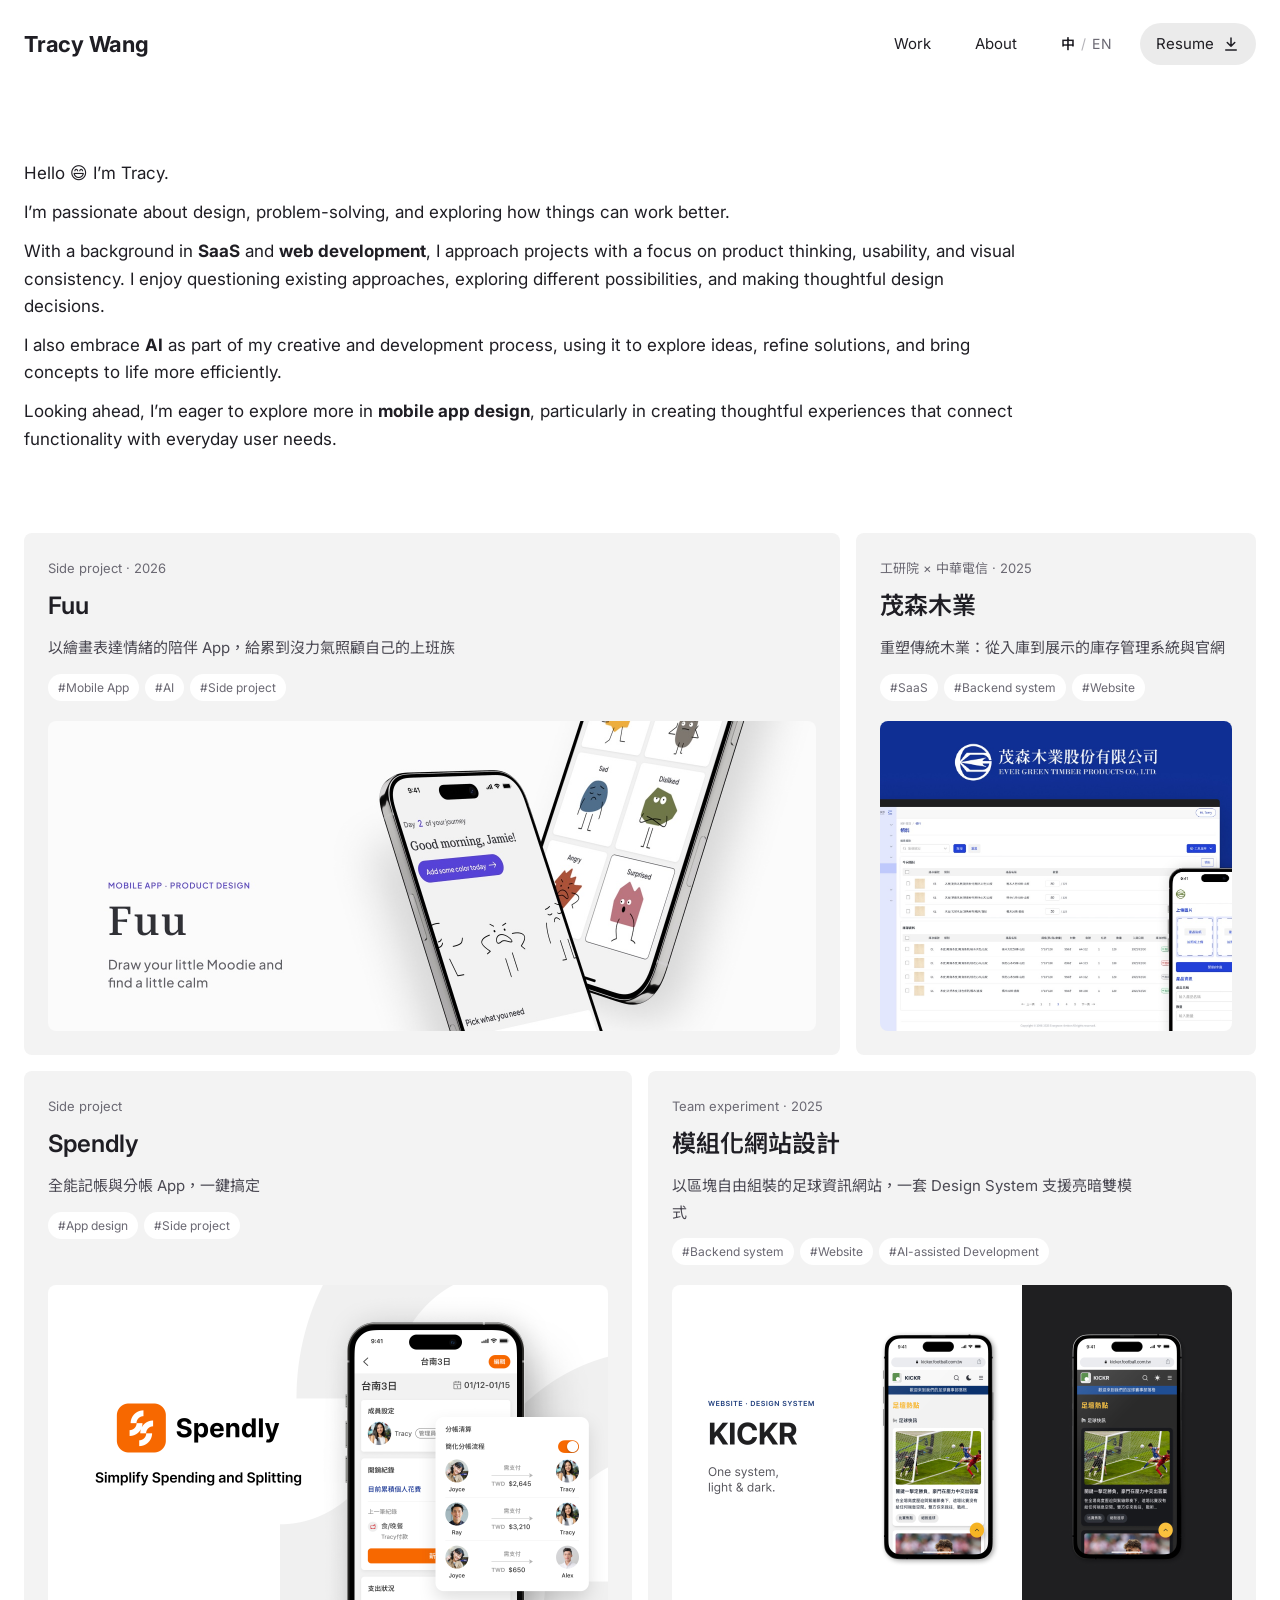
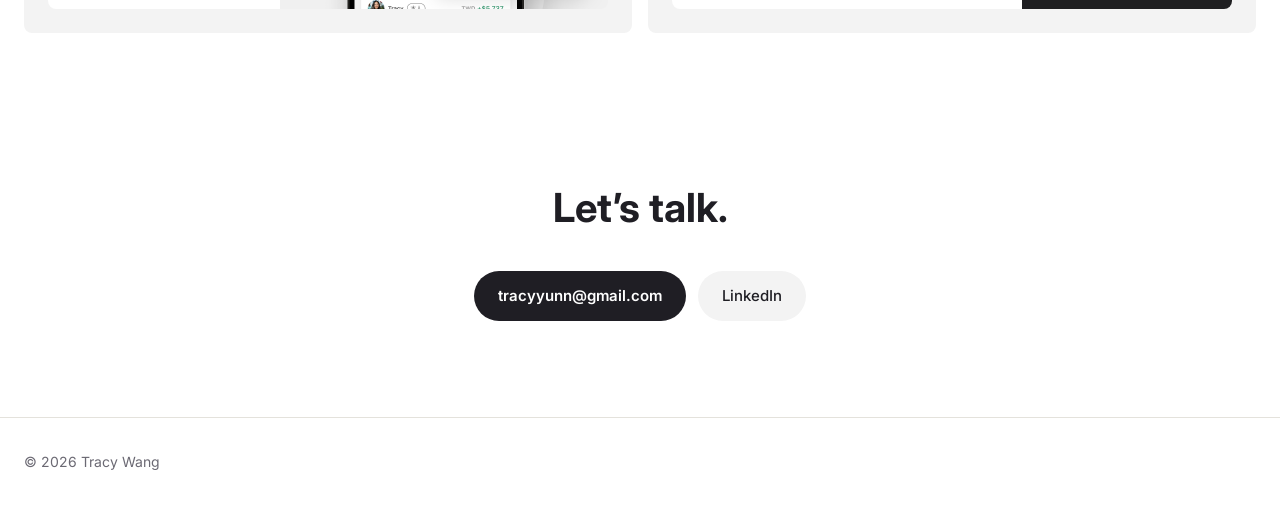
==== index.html @ daac8232 "Add portfolio website" ====
<!doctype html>
<html lang="zh-Hant"><head>
  <meta charset="utf-8">
  <meta name="viewport" content="width=device-width, initial-scale=1">
  <title>Tracy Wang — UI/UX Designer</title>
  <link rel="preconnect" href="https://fonts.googleapis.com">
  <link rel="preconnect" href="https://fonts.gstatic.com" crossorigin="">
  <link href="https://fonts.googleapis.com/css2?family=Inter:wght@300;400;500;600;700&amp;family=Noto+Sans+TC:wght@400;500;600;700&amp;display=swap" rel="stylesheet">
  <link rel="stylesheet" href="style.css?v=39">
  <script src="site.js"></script>
</head>
<body>

  <nav class="nav">
    <div class="wrap">
      <a class="logo" href="index.html">Tracy Wang</a>
      <button class="menu-btn" aria-label="選單" onclick="this.closest('.nav').classList.toggle('open')">
        <svg width="24" height="24" viewBox="0 0 24 24" fill="none" stroke="currentColor" stroke-width="2" stroke-linecap="round"><path d="M4 7h16M4 12h16M4 17h16"></path></svg>
      </button>
      <ul>
        <li><a href="index.html#work">Work</a></li>
        <li><a href="about.html">About</a></li>
        <li><a class="lang" href="en/index.html" hreflang="en"><b>中</b><span>/</span>EN</a></li>
        <li><a class="resume" href="#">Resume
          <svg width="18" height="18" viewBox="0 0 24 24" fill="none" stroke="currentColor" stroke-width="2" stroke-linecap="round" stroke-linejoin="round"><path d="M12 4v11M7 10l5 5 5-5M5 20h14"></path></svg>
        </a></li>
      </ul>
    </div>
  </nav>

  <main class="wrap">
    <div class="intro">
      <p>Hello 😄 I’m Tracy.</p>
      <p>I’m passionate about design, problem-solving, and exploring how things can work better.</p>
      <p>With a background in <strong>SaaS</strong> and <strong>web development</strong>, I approach projects with a focus on product thinking, usability, and visual consistency. I enjoy questioning existing approaches, exploring different possibilities, and making thoughtful design decisions.</p>
      <p>I also embrace <strong>AI</strong> as part of my creative and development process, using it to explore ideas, refine solutions, and bring concepts to life more efficiently.</p>
      <p>Looking ahead, I’m eager to explore more in <strong>mobile app design</strong>, particularly in creating thoughtful experiences that connect functionality with everyday user needs.</p>
    </div>

    <section id="work" class="wk-b">
      <a class="big" href="fuu.html"><span class="m">Side project · 2026</span><h3>Fuu</h3><p>以繪畫表達情緒的陪伴 App，給累到沒力氣照顧自己的上班族</p><div class="tg"><span>#Mobile App</span><span>#AI</span><span>#Side project</span></div><div class="im"><div><picture><source media="(max-width: 809px)" srcset="images/cover-fuu-704.jpg"><img src="images/cover-fuu-1536.jpg" alt="Fuu"></picture></div></div></a>
      <a class="" href="maosen.html"><span class="m">工研院 × 中華電信 · 2025</span><h3>茂森木業</h3><p>重塑傳統木業：從入庫到展示的庫存管理系統與官網</p><div class="tg"><span>#SaaS</span><span>#Backend system</span><span>#Website</span></div><div class="im"><div><img src="images/cover-maosen-wide.jpg" alt="茂森木業"></div></div></a>
      <a class="half" href="spendly.html"><span class="m">Side project</span><h3>Spendly</h3><p>全能記帳與分帳 App，一鍵搞定</p><div class="tg"><span>#App design</span><span>#Side project</span></div><div class="im"><div><picture><source media="(max-width: 809px)" srcset="images/cover-spendly-704.jpg"><img src="images/cover-spendly-1120.jpg" alt="Spendly 記帳分帳 App 的手機畫面"></picture></div></div></a>
      <a class="half" href="modular.html"><span class="m">Team experiment · 2025</span><h3>模組化網站設計</h3><p>以區塊自由組裝的足球資訊網站，一套 Design System 支援亮暗雙模式</p><div class="tg"><span>#Backend system</span><span>#Website</span><span>#AI-assisted Development</span></div><div class="im"><div><picture><source media="(max-width: 809px)" srcset="images/cover-modular-704.jpg"><img src="images/cover-modular-1120.jpg" alt="模組化網站設計：KICKR 足球資訊網站的 Light 與 Dark Mode 手機畫面"></picture></div></div></a>
    </section>

    <section id="contact" class="contact">
      <h2>Let’s talk.</h2>
      <ul>
        <li><a class="btn" href="mailto:tracyyunn@gmail.com">tracyyunn@gmail.com</a></li>
        <li><a class="btn btn--soft" href="https://www.linkedin.com/in/tracy-wang-913832aa/" target="_blank" rel="noopener">LinkedIn</a></li>
      </ul>
    </section>
  </main>

  <footer class="footer">
    <div class="wrap">© 2026 Tracy Wang</div>
  </footer>






</body></html>
---- style.css ----
:root {
  --bg: #FFFFFF;
  --surface: #FFFFFF;
  --soft: #F3F3F3;
  --text: #1F1E24;
  --muted: #6B6973;
  --line: #E4E2DC;
  --accent: #5A44D6;
  --accent-soft: #ECE9FB;
  --todo: #FFF1A8;
  --max: 1280px;
  --radius: 8px; /* 卡片圓角 */
  --radius-img: 8px; /* 圖片、影片圓角 */
  --img-border: 1px solid #D4D4D4; /* 圖片、影片外框 */
  --font: "Inter", "Noto Sans TC", system-ui, sans-serif;
}

* { box-sizing: border-box; margin: 0; padding: 0; }
html { scroll-behavior: smooth; }
body {
  background: var(--bg);
  color: var(--text);
  font-family: var(--font);
  font-size: 17px;
  line-height: 1.75;
  -webkit-font-smoothing: antialiased;
}
img { display: block; max-width: 100%; }
a { color: inherit; }

.wrap { max-width: var(--max); margin: 0 auto; padding: 0 24px; }

/* 待填：上線前要換掉的地方 */
.todo { background: var(--todo); padding: 0 4px; border-radius: 3px; }

/* 選單 */
.nav { position: sticky; top: 0; z-index: 10; background: var(--bg); }
.nav .wrap { display: flex; align-items: center; justify-content: space-between; height: 88px; }
.nav .logo { font-size: 22px; font-weight: 700; text-decoration: none; letter-spacing: -0.01em; }
.nav ul { display: flex; align-items: center; gap: 12px; list-style: none; font-size: 15px; }
.nav ul a { display: inline-flex; align-items: center; gap: 8px; text-decoration: none; padding: 8px 16px; border-radius: 999px; }
.nav ul a:hover { background: var(--soft); }
.nav ul a.resume { background: #EBEBEB; }
.nav ul a.resume:hover { background: #E0E0E0; }
.menu-btn { display: none; background: none; border: 0; padding: 8px; cursor: pointer; color: var(--text); }

/* 首頁開頭 */
.intro { padding: 72px 0 56px; max-width: 1000px; font-size: 17px; line-height: 1.6; }
.intro strong { font-weight: 700; }
.intro p + p { margin-top: 12px; }

/* 作品格 */
.grid { display: grid; grid-template-columns: 1fr 1fr; gap: 8px; }
.tile { position: relative; display: block; aspect-ratio: 494 / 586; overflow: hidden; background: var(--soft); }
.tile img { width: 100%; height: 100%; object-fit: cover; transition: transform .5s ease; }
.tile:hover img { transform: scale(1.03); }
.tile.featured { grid-column: 1 / -1; aspect-ratio: 2 / 1; }

/* Fuu 封面（用 HTML 排，不用另外輸出圖） */
.fuu-cover { position: absolute; inset: 0; background: #ECE9FB; display: flex; align-items: center; justify-content: center; gap: 6%; padding: 0 6%; overflow: hidden; }
.fuu-cover .brand { flex: 0 0 auto; }
.fuu-cover .brand b { display: block; font-size: clamp(36px, 5vw, 64px); color: var(--accent); letter-spacing: -0.02em; }
.fuu-cover .brand span { display: block; margin-top: 4px; font-size: clamp(15px, 1.6vw, 20px); color: var(--text); }
.fuu-cover .phones { display: flex; gap: 16px; align-self: flex-end; height: 88%; }
.fuu-cover .phones img { width: auto; height: 100%; object-fit: contain; object-position: bottom; filter: drop-shadow(0 12px 24px rgba(40,30,120,.15)); }
.fuu-cover .phones img:last-child { margin-top: 10%; height: 90%; }
.tile:hover .fuu-cover .phones img { transform: none; }

/* 關於我 */
.about { padding: 120px 0 0; }
.about-intro { display: grid; grid-template-columns: 360px 1fr; gap: 64px; align-items: center; }
.about .photo { width: 100%; aspect-ratio: 1; object-fit: cover; display: block; border-radius: var(--radius); background: var(--soft); display: flex; align-items: center; justify-content: center; color: var(--muted); font-size: 14px; }
.about h2 { font-size: 32px; margin-bottom: 20px; }
.about p + p { margin-top: 16px; }
.btn { display: inline-block; margin-top: 28px; padding: 12px 24px; border-radius: 999px; background: var(--text); color: var(--bg); text-decoration: none; font-weight: 600; font-size: 15px; }

/* 聯絡 */
.contact { padding: 140px 0 96px; text-align: center; }
.contact h2 { font-size: clamp(28px, 4vw, 40px); }
.contact ul { list-style: none; margin-top: 28px; display: flex; flex-wrap: wrap; justify-content: center; gap: 12px; }
.contact .btn { margin-top: 0; }
.footer { border-top: 1px solid var(--line); padding: 32px 0; color: var(--muted); font-size: 14px; }

/* ===== 案子頁 ===== */
.case-hero { padding: 96px 0 64px; }
.case-hero .eyebrow { color: var(--accent); font-weight: 600; }
.case-hero h1 { font-size: clamp(40px, 7vw, 72px); line-height: 1.15; letter-spacing: -0.02em; margin-top: 8px; }
.case-hero .lead { font-size: 21px; color: var(--muted); margin-top: 16px; max-width: 640px; }

.meta { display: grid; grid-template-columns: repeat(4, 1fr); gap: 24px; padding: 32px 0; border-top: 1px solid var(--line); border-bottom: 1px solid var(--line); margin-top: 48px; }
.meta dt { font-size: 13px; color: var(--muted); }
.meta dd { margin-top: 4px; font-size: 15px; }

.showcase { background: var(--accent-soft); border-radius: var(--radius); margin: 64px 0; padding: 64px 24px 0; display: flex; justify-content: center; gap: 40px; overflow: hidden; }
.showcase img { width: min(300px, 42%); filter: drop-shadow(0 16px 32px rgba(40,30,120,.15)); }
.showcase img:last-child { margin-top: 48px; }

.block { padding: 72px 0; border-top: 1px solid var(--line); display: grid; grid-template-columns: 240px 1fr; gap: 48px; }
.block > h2 { font-size: 15px; letter-spacing: 0.06em; color: var(--muted); font-weight: 600; }
.block .body { max-width: 680px; }
.block h3 { font-size: 26px; line-height: 1.4; margin-bottom: 16px; }
.block p + p, .block p + ul, .block ul + p { margin-top: 16px; }
.block ul { padding-left: 1.2em; }
.block li + li { margin-top: 8px; }

.gaps { display: grid; grid-template-columns: 1fr 1fr; gap: 16px; margin-top: 24px; list-style: none; padding: 0 !important; }
.gaps li { background: var(--surface); border: 1px solid var(--line); border-radius: var(--radius); padding: 20px; margin: 0 !important; }
.gaps strong { display: block; margin-bottom: 4px; }
.gaps span { color: var(--muted); font-size: 15px; }

.decision { background: var(--surface); border: 1px solid var(--line); border-radius: var(--radius); padding: 32px; }
.decision + .decision { margin-top: 20px; }
.decision .no { display: inline-block; font-size: 13px; font-weight: 700; color: var(--accent); background: var(--accent-soft); padding: 2px 10px; border-radius: 999px; margin-bottom: 12px; }
.decision h4 { font-size: 21px; line-height: 1.4; }
.decision dl { margin-top: 16px; display: grid; grid-template-columns: 72px 1fr; gap: 8px 16px; font-size: 16px; }
.decision dt { color: var(--muted); }

.steps { display: flex; gap: 12px; flex-wrap: wrap; margin-top: 24px; }
.steps span { background: var(--surface); border: 1px solid var(--line); border-radius: var(--radius); padding: 10px 16px; font-size: 15px; }
.steps i { font-style: normal; color: var(--muted); align-self: center; }

/* 作品頁底部：左回首頁、右下一個作品 */
.next-project { display: flex; justify-content: space-between; align-items: center; gap: 24px; padding-top: 64px; padding-bottom: 96px; margin-top: 96px; position: relative; }
.next-project::before { content: ""; position: absolute; top: 0; left: 24px; right: 24px; border-top: 1px solid var(--line); }
.next-project a { text-decoration: none; color: var(--text); font-size: 18px; font-weight: 500; }
.next-project a:hover, .next-project .back:hover { color: var(--accent); }

@media (max-width: 809px) {
  .menu-btn { display: block; }
  .nav ul { display: none; position: absolute; top: 72px; left: 0; right: 0; flex-direction: column; align-items: stretch; gap: 0; background: var(--bg); padding: 8px 16px 16px; border-bottom: 1px solid var(--line); }
  .nav.open ul { display: flex; }
  .nav ul a { padding: 14px 8px; border-radius: var(--radius); }
  .nav ul a.resume { background: none; }
  .nav .wrap { height: 72px; }
  .intro { font-size: 18px; padding: 32px 0 40px; }
  .grid { grid-template-columns: 1fr; gap: 16px; }
  .tile, .tile.featured { aspect-ratio: 331 / 194; }
  .fuu-cover .brand span { display: none; }
  body { font-size: 16px; }
  .wrap { padding: 0 16px; }
  .about { padding-top: 96px; }
  .about-intro { grid-template-columns: 1fr; gap: 32px; }
  .about .photo { max-width: 240px; }
  .meta { grid-template-columns: 1fr 1fr; }
  .showcase { gap: 16px; padding-top: 40px; }
  .block { grid-template-columns: 1fr; gap: 16px; padding: 56px 0; }
  .gaps { grid-template-columns: 1fr; }
  .decision { padding: 24px; }
  .decision dl { grid-template-columns: 1fr; gap: 0; }
  .decision dd + dt { margin-top: 10px; }
}

/* ===== 茂森案子頁（照原 Framer 版） ===== */
.cs { --navy: #1C35A8; --sky: #3F7FE0; }
.cs-hero { width: 100%; margin-top: 8px; }
.cs-tags { display: flex; flex-wrap: wrap; gap: 12px; list-style: none; margin-top: 40px; }
.cs-tags li { padding: 4px 12px; border-radius: 999px; background: var(--soft); color: var(--muted); font-size: 14px; }
.cs-tags li::before { content: "#"; }  /* 跟首頁卡片的 tag 同樣式 */
.cs-date { margin-top: 24px; }
.cs-title { font-size: clamp(26px, 3.4vw, 40px); line-height: 1.35; margin-top: 8px; letter-spacing: 0.01em; }
.cs-meta { display: grid; grid-template-columns: 1fr 0.7fr 1.6fr; gap: 24px 40px; margin-top: 32px; }
.cs-meta dt { font-weight: 700; }
.cs-meta dd { margin-top: 8px; }

.cs-h2 { font-size: clamp(24px, 3vw, 32px); color: var(--navy); font-weight: 600; margin-bottom: 32px; }
.cs-h2 span { font-family: "Inter", sans-serif; font-weight: 300; margin-left: 8px; }
.cs-h2.center { text-align: center; }
.cs-h2.plain { color: var(--text); }
.cs-h2.plain span { font-weight: 700; }

.cs-sec { margin-top: 80px; }
.cs-sec > p { max-width: none; }
.cs-sec > p + p { margin-top: 0; }
.cs-img { width: 100%; margin-top: 40px; }
.cs-img.round { border-radius: var(--radius-img); }
.cs-img.narrow, .cs-fig.narrow { max-width: 760px; margin-left: auto; margin-right: auto; }

.cs-overview { margin-top: 72px; background: #EEEFF5; border-radius: var(--radius); padding: 64px clamp(16px, 7vw, 80px); }
.cs-overview .card { background: #fff; border-radius: var(--radius); padding: 24px 22px; font-size: 16px; line-height: 1.7; }
.cs-overview .card h3 { font-size: 17px; margin-bottom: 12px; }
.cs-overview .card p + p { margin-top: 1.7em; }
.cs-overview em { font-style: normal; font-weight: 700; color: #2F4FD8; }
.cards-3 { display: grid; grid-template-columns: repeat(3, 1fr); gap: 16px; margin-top: 16px; }

.process { list-style: none; counter-reset: step; display: grid; grid-template-columns: repeat(3, 1fr); gap: 56px 40px; max-width: 1000px; margin: 0 auto; }
.process li { counter-increment: step; }
.process b { display: flex; align-items: center; gap: 16px; font-size: 18px; }
.process b::before { content: counter(step); flex: 0 0 36px; height: 36px; border-radius: 50%; background: #EBEBEB; display: grid; place-items: center; font-size: 17px; font-weight: 500; }
.process p { margin-top: 12px; }

.cs-divider { display: flex; align-items: center; gap: 32px; font-size: clamp(20px, 2.2vw, 24px); text-align: center; margin: 72px 0 40px; }
.cs-divider::before, .cs-divider::after { content: ""; flex: 1; height: 1px; background: #BDBDBD; }
.problems h3 { font-size: 17px; margin-top: 32px; }
.problems h3:first-child { margin-top: 0; }
.problems p { margin-top: 8px; }
.cs-sec > p + .problems, .cs-sec > .problems + p { margin-top: 32px; }

.goal { display: flex; align-items: center; gap: 16px; font-size: clamp(20px, 2.2vw, 24px); color: var(--text); margin: 56px 0 16px; }
.goal i { flex: 0 0 36px; height: 36px; border-radius: 50%; background: #EBEBEB; font-style: normal; font-size: 16px; font-weight: 500; display: grid; place-items: center; }

.constraints { margin-top: 64px; background: #FCF4EA; border: 1px solid #EBB36F; border-radius: var(--radius); padding: clamp(24px, 4vw, 48px); }
.constraints h3 { font-size: clamp(20px, 2.2vw, 24px); margin-bottom: 24px; }
.constraints h4 { font-size: 18px; margin-top: 24px; }
.constraints p { margin-top: 6px; }

.feature { font-size: clamp(20px, 2.2vw, 24px); color: var(--sky); margin: 56px 0 16px; }
.cs-sec > .cs-img + p, .cs-sec > .shots-2 + p:not(.zoom-hint) { margin-top: 32px; }
.cs-fig { margin-top: 40px; }
.cs-fig img { width: 100%; }
.cs-fig figcaption { margin-top: 16px; text-align: center; font-size: 14px; line-height: 1.6; color: var(--muted); text-wrap: balance; }
.cs-fig figcaption.cols-3, .cs-fig figcaption.cols-2 { display: grid; gap: 24px; }
.cs-fig figcaption.cols-3 { grid-template-columns: repeat(3, 1fr); }
.cs-fig figcaption.cols-2 { grid-template-columns: 1fr 1fr; }
.cs-fig figcaption.left { text-align: left; }
.link { color: #2F4FD8; font-size: 22px; }

@media (max-width: 809px) {
  .cs-meta, .cards-3, .process { grid-template-columns: 1fr; }
  .process { gap: 40px; }
  .cs-sec { margin-top: 56px; }
  .cs-fig figcaption.cols-3 { gap: 8px; }
  .cs-fig figcaption.cols-2 { grid-template-columns: 1fr; gap: 12px; }
}
.tile picture, .cs-pic { display: block; height: 100%; }

/* 點圖放大 */
.zoomable { cursor: zoom-in; }
.zoom-hint { margin-top: 8px; text-align: center; font-size: 14px; color: var(--muted); }
.lightbox { position: fixed; inset: 0; z-index: 100; background: rgba(20, 20, 24, .9); overflow: auto; display: flex; align-items: center; justify-content: center; padding: 24px; }
/* 漸入漸出：背景淡入，圖片同時從 96% 放大到 100% */
.lightbox { opacity: 0; visibility: hidden; transition: opacity .3s ease, visibility 0s linear .3s; }
.lightbox.open { opacity: 1; visibility: visible; transition: opacity .3s ease, visibility 0s; }
.lightbox img { transform: scale(.96); transition: transform .3s ease; }
.lightbox.open img { transform: scale(1); }
@media (prefers-reduced-motion: reduce) { .lightbox, .lightbox img { transition: none; } }
.lightbox img { width: 96vw; max-width: none; height: auto; border-radius: var(--radius-img); background: #fff; }
.lb-close { position: fixed; top: 16px; right: 16px; width: 44px; height: 44px; border: 0; border-radius: 50%; background: #fff; font-size: 26px; line-height: 1; cursor: pointer; }
@media (max-width: 809px) {
  /* 手機上放大成三倍寬，可以左右滑動看細節 */
  .lightbox { display: block; padding: 72px 16px 16px; }
  .lightbox img { width: 300vw; }
}

/* 兩欄截圖 */
.shots-2 { display: grid; grid-template-columns: 1fr 1fr; gap: 24px; margin-top: 40px; align-items: start; }
.shots-2 img { width: 100%; border-radius: var(--radius-img); }
.shots-2 figcaption { margin-top: 12px; font-size: 14px; line-height: 1.6; color: var(--muted); }
@media (max-width: 809px) { .shots-2 { grid-template-columns: 1fr; gap: 16px; } }

/* 三支手機畫面 */
.phones-3 { display: grid; grid-template-columns: repeat(3, 1fr); gap: 24px; max-width: 880px; margin: 40px auto 0; align-items: start; }
.phones-3 img { width: 100%; border-radius: var(--radius-img); }
.phones-3 figcaption { margin-top: 12px; text-align: center; font-size: 14px; line-height: 1.6; color: var(--muted); text-wrap: balance; }
@media (max-width: 809px) { .phones-3 { gap: 8px; } .phones-3 figcaption { font-size: 13px; } }
video.cs-img { display: block; border-radius: var(--radius-img); }

/* 草圖：橫向一排，依圖片比例分配寬度讓高度一致 */
.sketches { display: flex; gap: 16px; margin-top: 56px; }
.sketches img { min-width: 0; height: auto; }
.sketches .s1 { flex: 1.761; }
.sketches .s2 { flex: 1.494; }
.sketches .s3 { flex: 1.474; }
.sketch-text { margin-top: 24px; }
@media (max-width: 809px) {
  /* 手機改成左右滑動 */
  .sketches { overflow-x: auto; scroll-snap-type: x mandatory; margin-right: -16px; padding-right: 16px; }
  .sketches img { flex: 0 0 auto; width: auto; height: 220px; scroll-snap-align: start; }
}
.cs-sec--far { margin-top: 128px; }
@media (max-width: 809px) { .cs-sec--far { margin-top: 88px; } }

/* 大標題底下的小段落標題（設計流程、定義問題），跟「1. AI 辨識流程」同一級 */
.cs-sub { font-size: clamp(20px, 2.2vw, 24px); margin: 72px 0 40px; }
.cs-sub.center { text-align: center; }
.cs-sub span { margin-left: 6px; }

/* 專案概覽的標題：中英文都用粗體（跟其他大標題不同） */
.cs-overview .cs-h2 { font-weight: 700; }
.cs-overview .cs-h2 span { font-weight: 300; }

/* 案子頁所有圖片統一圓角 */
.cs-hero, .cs-img, .cs-fig img, .shots-2 img, .phones-3 img { border-radius: var(--radius-img); border: var(--img-border); }
.sketches img { border-radius: var(--radius-img); }
.cs-img.no-border, .cs-hero.no-border { border: 0; }

/* 兩張並排（前台 Before / After） */
.pair { display: grid; grid-template-columns: 1fr 1fr; gap: 24px; margin-top: 40px; }
.pair .cs-fig { margin-top: 0; }
@media (max-width: 809px) { .pair { grid-template-columns: 1fr; gap: 24px; } }

/* ===== Spendly 案子頁 ===== */
.cs-meta:has(> div:only-child) { grid-template-columns: 1fr; }
@media (min-width: 810px) { .cs-meta:has(> div:nth-child(2):last-child) { grid-template-columns: 1fr 2.3fr; } }
.cs-list { margin-top: 16px; padding-left: 1.4em; }
.cs-list li + li { margin-top: 6px; }
.cs-list + p { margin-top: 16px; }
.cs-gap { margin-top: 40px; }

/* 文字＋圖 左右排 */
.split { display: grid; grid-template-columns: 1fr 1fr; gap: 48px; align-items: center; }
.split p + p { margin-top: 1.7em; }
.split img { width: 100%; }

/* 灰底區塊 */
.panel { margin-top: 56px; background: #F3F3F3; border-radius: var(--radius); padding: clamp(24px, 4vw, 56px); }
.panel h4 { font-size: 18px; text-align: center; margin-bottom: 20px; }
.panel > p { margin-bottom: 32px; }

.grid-2 { display: grid; grid-template-columns: 1fr 1fr; gap: 24px; }
.grid-2 img { width: 100%; border-radius: var(--radius-img); }

/* 三個動機卡片 */
.motives { display: grid; grid-template-columns: repeat(3, 1fr); gap: 24px; max-width: 1000px; margin: 0 auto; }
.motives > div { background: #fff; border-radius: var(--radius); padding: 32px 24px; text-align: center; }
.motives img { width: 55%; margin: 0 auto 24px; }
.motives p { font-weight: 700; line-height: 1.6; }
.quote { margin: 48px 0 0; text-align: center; font-size: clamp(18px, 2.2vw, 24px); font-weight: 700; color: #4A8FE0; }

/* 結尾原型連結 */
.cta { margin-top: 120px; background: #F3F3F3; border-radius: var(--radius); padding: 48px 24px; text-align: center; }
.cta h2 { font-size: clamp(22px, 2.6vw, 28px); }
.cta p { margin-top: 24px; display: flex; flex-wrap: wrap; align-items: center; justify-content: center; gap: 16px; font-weight: 600; }
.cta-btn { display: inline-block; padding: 14px 28px; border-radius: 999px; background: #2652A0; color: #fff; text-decoration: none; }
.cta .thanks { color: var(--navy, #1C35A8); font-size: 20px; }

@media (max-width: 809px) {
  .split, .grid-2, .motives { grid-template-columns: 1fr; gap: 16px; }
  .motives img { width: 40%; }
}

/* Logo 展示：五格各自圓角 10px */
.logo-board { display: grid; grid-template-columns: repeat(3, 1fr) 2.9fr; grid-template-rows: auto auto; gap: 1.3%; margin-top: 40px; }
.logo-board > div { background: #F6F6F6; border-radius: var(--radius-img); overflow: hidden; }
.logo-board img { width: 100%; display: block; }
.logo-board .lb-word { grid-column: 1 / 4; grid-row: 1; }
.logo-board .lb-phone { grid-column: 4; grid-row: 1 / 3; }
.logo-board .lb-phone img { height: 100%; object-fit: cover; object-position: left top; }
@media (max-width: 809px) {
  .logo-board { grid-template-columns: repeat(3, 1fr); gap: 8px; }
  .logo-board .lb-phone { grid-column: 1 / -1; grid-row: auto; }
}

/* 換頁淡入淡出（搭配 site.js） */
body { transition: opacity .25s ease, transform .25s ease; }
.page-enter body { opacity: 0; transform: translateY(8px); }
.page-leave body { opacity: 0; }
.cs-sec > p.quote { margin: 40px 0; }
.quote--fuu { color: #5642D6; }
/* 手機影片：標準手機框（1176×2360，螢幕 x86 y86 1010×2189）＋影片的螢幕畫面
   影片 1920×1080，螢幕在 x739–1182、y68–1011，放大 2.3252 倍對齊；螢幕圓角跟著影片（約 70px） */
.phone-vid { position: relative; width: 100%; max-width: 300px; margin: 40px auto 0; aspect-ratio: 1176 / 2360; }
.phone-vid > img { position: absolute; inset: 0; width: 100%; height: 100%; }
.phone-vid .screen { position: absolute; left: 7.313%; top: 3.644%; width: 85.884%; height: 92.754%; overflow: hidden; border-radius: 16.1% / 7.45%; background: #F2F2F1; }
.phone-vid video { position: absolute; max-width: none; width: 442.0%; height: 114.72%; left: -171.13%; top: -7.305%; }
/* 設計產出：左邊文字（各點上下排），右邊手機影片 */
.deliv { display: grid; grid-template-columns: 1fr 300px; gap: 64px; align-items: center; max-width: 1000px; margin: 0 auto; }
.deliv .process--stack { grid-template-columns: 1fr; gap: 64px; margin: 0; max-width: 560px; }
.deliv .phone-vid { margin: 0; }
@media (max-width: 809px) {
  .deliv { grid-template-columns: 1fr; gap: 40px; }
  .deliv .phone-vid { margin: 0 auto; max-width: 260px; }
}

/* 回到頂端按鈕（作品頁） */
.to-top { position: fixed; right: 24px; bottom: 24px; z-index: 20; width: 44px; height: 44px; border: 1px solid var(--line); border-radius: 50%; background: #fff; color: var(--text); display: grid; place-items: center; cursor: pointer; box-shadow: 0 4px 12px rgba(0,0,0,.08); opacity: 0; transform: translateY(8px); pointer-events: none; transition: opacity .2s, transform .2s, color .2s; }
.to-top.show { opacity: 1; transform: none; pointer-events: auto; }
.to-top:hover { color: var(--accent); }
.ed-on .to-top { bottom: 80px; } /* 編輯模式時讓開下方的編輯列 */

/* 使用者測試（Fuu）：① 分群 6 格、② Now / Next / Never 三欄 */
.ut-step { display: flex; align-items: center; gap: 16px; margin: 48px 0 20px; font-size: 16px; font-weight: 600; color: var(--navy); }
.ut-step::after { content: ""; flex: 1; border-top: 1px solid var(--line); }
.ut-groups { list-style: none; display: grid; grid-template-columns: repeat(6, 1fr); gap: 12px; }
.ut-groups li { background: var(--soft); border-radius: var(--radius); padding: 16px; font-size: 14px; line-height: 1.6; }
.ut-groups b { display: block; font-size: 15px; }
.ut-groups span { display: block; margin-top: 4px; color: var(--muted); font-size: 13px; }
.ut-groups p { margin-top: 8px; color: #4A4852; }
.ut-cols { margin-top: 40px; display: grid; grid-template-columns: repeat(3, 1fr); gap: 16px; align-items: stretch; }
.ut-col { border-radius: var(--radius); padding: 24px 20px; display: flex; flex-direction: column; gap: 16px; }
.ut-col h4 { font-size: 18px; font-weight: 600; }
.ut-item { background: #fff; border-radius: var(--radius); padding: 18px 20px; font-size: 15px; line-height: 1.7; }
.ut-item b { display: block; font-weight: 600; }
.ut-item p { margin-top: 8px; color: #4A4852; }
.ut-now { background: #EAF6F0; } .ut-now h4 { color: #1F8A5B; }
.ut-next { background: #EFEDFB; } .ut-next h4 { color: #5642D6; }
.ut-never { background: #FBEEEA; } .ut-never h4 { color: #B4472F; }
@media (max-width: 1100px) { .ut-groups { grid-template-columns: repeat(3, 1fr); } }
@media (max-width: 809px) { .ut-groups { grid-template-columns: 1fr 1fr; } .ut-cols { grid-template-columns: 1fr; } }

/* 模組化：兩張流程圖並排（不加外框，跟原稿一樣放在同一片白底上） */
.flow-pair { display: grid; grid-template-columns: 1fr 1fr; gap: 48px; align-items: center; margin-top: 40px; }
.flow-pair img { width: 100%; cursor: zoom-in; }
@media (max-width: 809px) { .flow-pair { grid-template-columns: 1fr; gap: 32px; } }

/* 影片本身已含手機外框：裁掉四角與兩側的黑底（以 396×800 取樣量得：側邊黑邊約 1%、圓角約 15% / 7.5%） */
.phone-clip { display: block; width: 100%; max-width: 320px; margin: 40px auto 0; clip-path: inset(0 1.2% round 15% / 7.5%); }

/* 設計流程只有兩步時改成兩欄，不留空位 */
@media (min-width: 810px) { .process:has(> li:nth-child(2):last-child) { grid-template-columns: 1fr 1fr; gap: 56px 64px; } }


/* 首頁作品卡片（B 版：灰底卡片，字在上、圖在下；第一排 大＋小，第二排 兩張一樣大） */
.wk-b{display:grid;grid-template-columns:repeat(6,1fr);gap:16px;margin-top:24px}

.wk-b a{display:flex;flex-direction:column;text-decoration:none;color:inherit;background:var(--soft);border-radius:var(--radius);padding:24px;overflow:hidden}

.wk-b a{grid-column:span 2}
.wk-b a.big{grid-column:span 4}
.wk-b a.half{grid-column:span 3}

.wk-b .m{font-size:13px;color:var(--muted)}

.wk-b h3{margin-top:6px;font-size:24px;font-weight:600}

.wk-b p{margin-top:8px;font-size:15px;color:#4A4852;max-width:460px}

.wk-b .tg{margin-top:12px;display:flex;gap:6px;flex-wrap:wrap}

.wk-b .tg span{font-size:12px;background:#fff;border-radius:999px;padding:3px 10px;color:var(--muted)}

.wk-b .im{margin-top:auto;padding-top:20px}

.wk-b .im div{aspect-ratio:352/310;overflow:hidden;border-radius:var(--radius-img)}

.wk-b picture{display:block;height:100%}
.wk-b img{width:100%;height:100%;object-fit:cover;object-position:top;transition:transform .5s ease}

.wk-b a:hover img{transform:scale(1.04)}

.wk-b a.big .im div{aspect-ratio:768/310}
.wk-b a.half .im div{aspect-ratio:536/310}

@media(max-width:809px){.wk-b{grid-template-columns:1fr}
.wk-b a,.wk-b a.big,.wk-b a.half{grid-column:auto}
.wk-b a.half .im div{aspect-ratio:352/310}
.wk-b a.big .im div{aspect-ratio:352/310}
.wk-b a{min-height:0}
}

/* About：按鈕列、How I Work（沿用原本 Methodology 模板：灰底圓角框、藍色置中標題、直線分隔的欄位） */
.about-btns { display: flex; flex-wrap: wrap; gap: 12px; margin-top: 28px; }
.about-btns .btn { margin-top: 0; }
.btn--soft { background: var(--soft); color: var(--text); font-weight: 500; }
.how { margin-top: 96px; background: #F7F7F7; border-radius: var(--radius); padding: 64px clamp(24px, 6vw, 88px); }
.how > h2 { text-align: center; color: #1C35A8; font-size: clamp(24px, 3vw, 32px); margin-bottom: 56px; }
.how-cols { display: grid; grid-template-columns: repeat(3, 1fr); }
.how-col { padding: 0 32px; border-left: 1px solid #BDBDBD; }
.how-col:first-child { border-left: 0; padding-left: 0; }
.how-col:last-child { padding-right: 0; }
.how-col svg { display: block; width: 80px; height: 80px; }
.how-col h3 { margin-top: 28px; font-size: 20px; }
.how-col p { margin-top: 16px; line-height: 1.8; }
.how-col .how-ex { font-size: 14px; color: var(--muted); }
.how-col a { display: inline-block; margin-top: 16px; font-size: 15px; color: #1C35A8; text-decoration: none; }
.how-col a:hover { text-decoration: underline; }
@media (max-width: 809px) {
  .how { padding: 48px 24px; }
  .how-cols { grid-template-columns: 1fr; gap: 40px; }
  .how-col { padding: 40px 0 0; border-left: 0; border-top: 1px solid #BDBDBD; }
  .how-col:first-child { padding-top: 0; border-top: 0; }
}
.about-page .about { padding-top: 48px; }

/* 中英切換：目前的語言粗體，另一個淡色 */
.nav ul a.lang { gap: 6px; font-size: 14px; color: var(--muted); letter-spacing: 0.02em; }
.nav ul a.lang b { color: var(--text); font-weight: 600; }
.nav ul a.lang span { opacity: .5; }
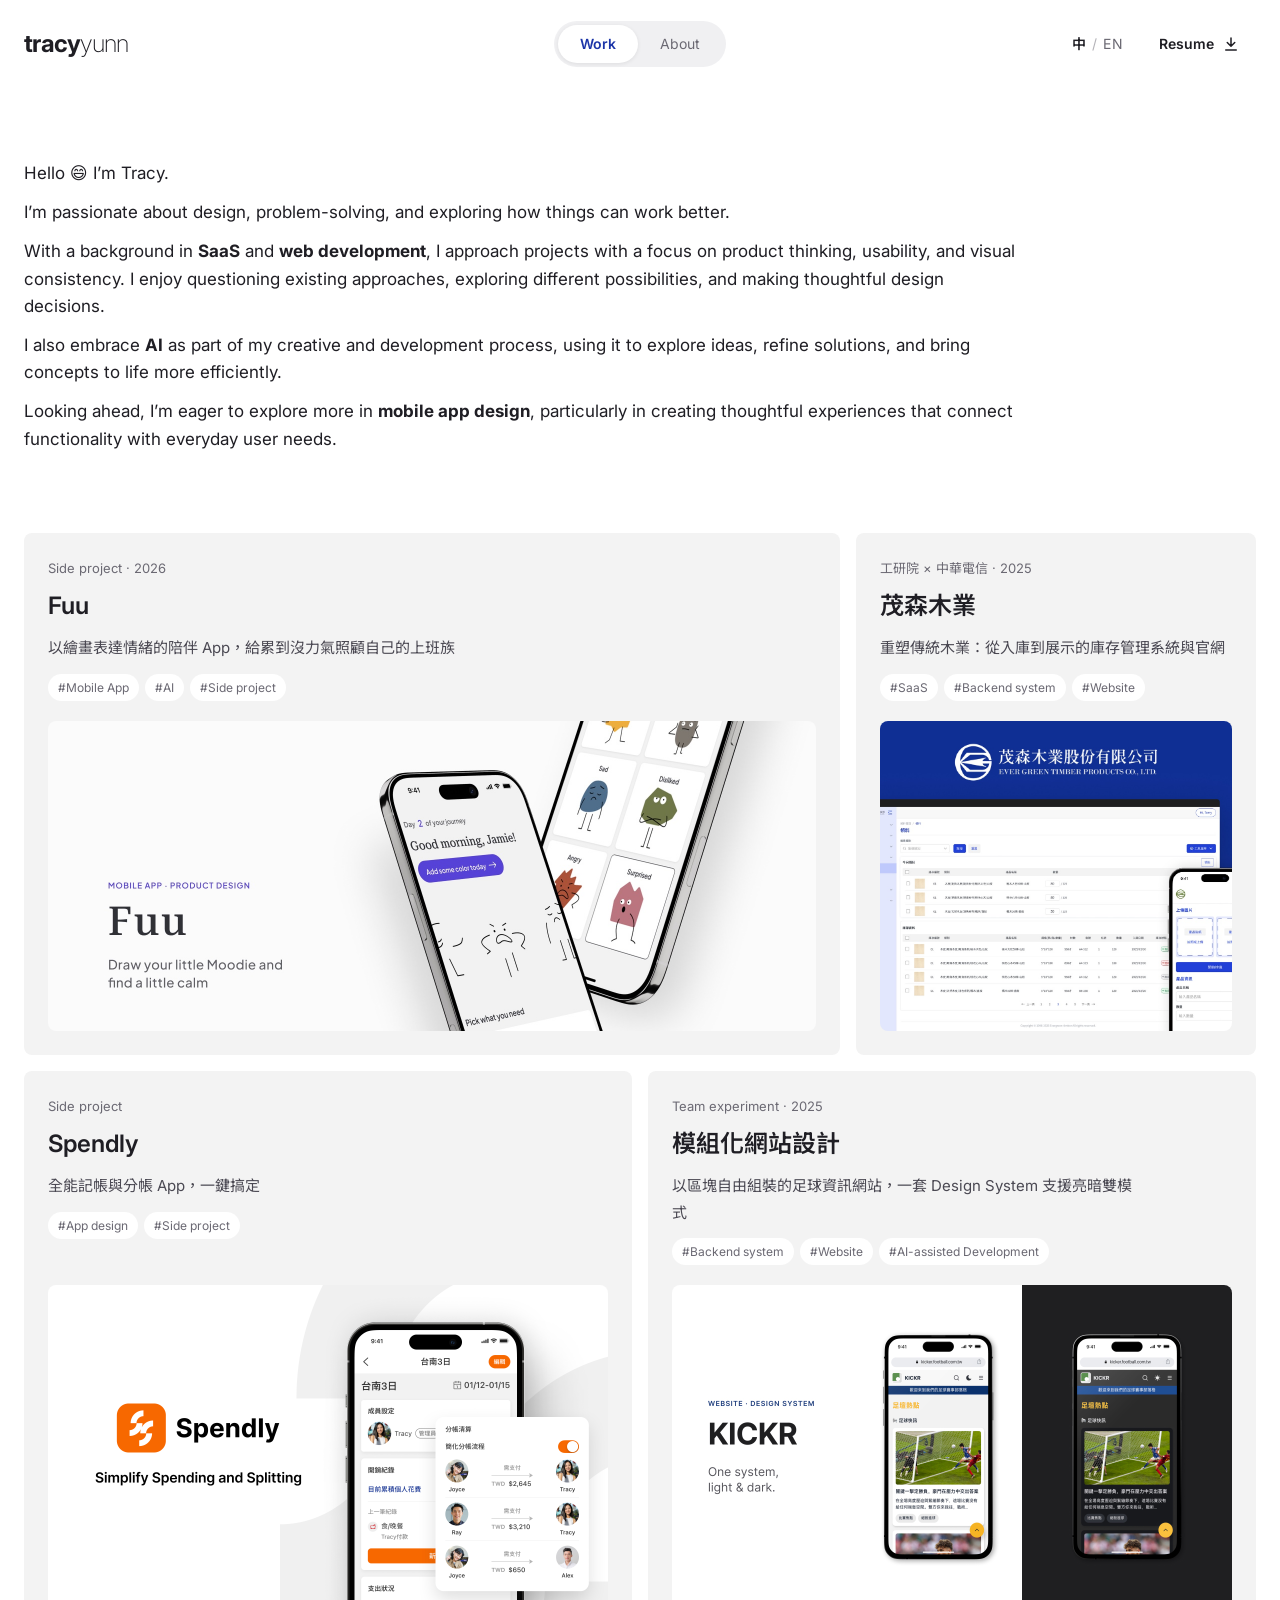
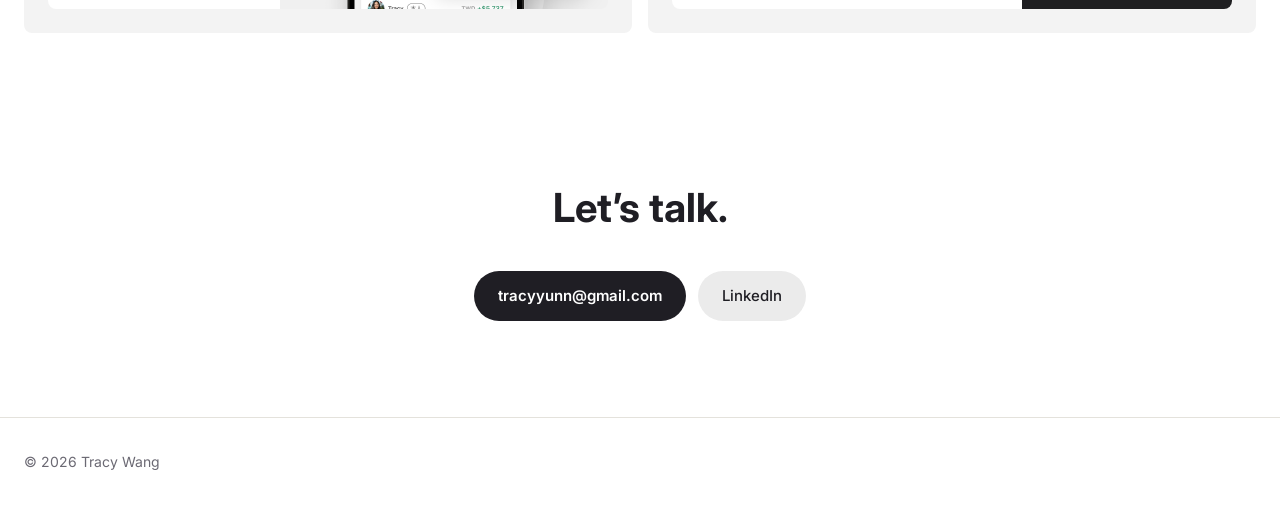
==== commit 9b66cd0f: "Update portfolio: English version, About page, resume, new nav and logo - Add English pages with 中/E" ====
--- a/index.html
+++ b/index.html
@@ -5,23 +5,22 @@
   <title>Tracy Wang — UI/UX Designer</title>
   <link rel="preconnect" href="https://fonts.googleapis.com">
   <link rel="preconnect" href="https://fonts.gstatic.com" crossorigin="">
-  <link href="https://fonts.googleapis.com/css2?family=Inter:wght@300;400;500;600;700&amp;family=Noto+Sans+TC:wght@400;500;600;700&amp;display=swap" rel="stylesheet">
-  <link rel="stylesheet" href="style.css?v=39">
+  <link href="https://fonts.googleapis.com/css2?family=Inter:wght@200;300;400;500;600;700&amp;family=Instrument+Serif:ital@0;1&amp;family=Noto+Sans+TC:wght@400;500;600;700&amp;display=swap" rel="stylesheet">
+  <link rel="stylesheet" href="style.css?v=45">
   <script src="site.js"></script>
 </head>
 <body>
 
   <nav class="nav">
     <div class="wrap">
-      <a class="logo" href="index.html">Tracy Wang</a>
-      <button class="menu-btn" aria-label="選單" onclick="this.closest('.nav').classList.toggle('open')">
-        <svg width="24" height="24" viewBox="0 0 24 24" fill="none" stroke="currentColor" stroke-width="2" stroke-linecap="round"><path d="M4 7h16M4 12h16M4 17h16"></path></svg>
+      <a class="logo" href="index.html" aria-label="Tracy Wang 首頁"><b>tracy</b><span>yunn</span></a>
+      <button class="menu-btn" aria-label="選單" aria-expanded="false" onclick="var n=this.closest('.nav');var o=n.classList.toggle('open');this.setAttribute('aria-expanded',o);document.body.classList.toggle('menu-open',o)">
+        <svg class="ic-open" width="24" height="24" viewBox="0 0 24 24" fill="none" stroke="currentColor" stroke-width="2" stroke-linecap="round"><path d="M4 7h16M4 12h16M4 17h16"></path></svg>
+        <svg class="ic-close" width="24" height="24" viewBox="0 0 24 24" fill="none" stroke="currentColor" stroke-width="2" stroke-linecap="round"><path d="M6 6l12 12M18 6L6 18"></path></svg>
       </button>
       <ul>
-        <li><a href="index.html#work">Work</a></li>
-        <li><a href="about.html">About</a></li>
-        <li><a class="lang" href="en/index.html" hreflang="en"><b>中</b><span>/</span>EN</a></li>
-        <li><a class="resume" href="#">Resume
+        <li class="nav-seg"><a href="index.html#work">Work</a><a href="about.html">About</a></li>
+        <li class="nav-right"><a class="lang" href="en/index.html" hreflang="en"><b>中</b><span>/</span>EN</a><a class="resume" href="resume/tracy-wang-resume-zh.pdf" target="_blank" rel="noopener">Resume
           <svg width="18" height="18" viewBox="0 0 24 24" fill="none" stroke="currentColor" stroke-width="2" stroke-linecap="round" stroke-linejoin="round"><path d="M12 4v11M7 10l5 5 5-5M5 20h14"></path></svg>
         </a></li>
       </ul>
--- a/style.css
+++ b/style.css
@@ -440,7 +440,10 @@
 /* About：按鈕列、How I Work（沿用原本 Methodology 模板：灰底圓角框、藍色置中標題、直線分隔的欄位） */
 .about-btns { display: flex; flex-wrap: wrap; gap: 12px; margin-top: 28px; }
 .about-btns .btn { margin-top: 0; }
-.btn--soft { background: var(--soft); color: var(--text); font-weight: 500; }
+.btn--soft { background: #EBEBEB; color: var(--text); font-weight: 500; }
+.btn--soft:hover { background: #E0E0E0; }
+.btn { transition: background .15s; }
+.btn:not(.btn--soft):hover { background: #3A3940; }
 .how { margin-top: 96px; background: #F7F7F7; border-radius: var(--radius); padding: 64px clamp(24px, 6vw, 88px); }
 .how > h2 { text-align: center; color: #1C35A8; font-size: clamp(24px, 3vw, 32px); margin-bottom: 56px; }
 .how-cols { display: grid; grid-template-columns: repeat(3, 1fr); }
@@ -465,3 +468,56 @@
 .nav ul a.lang { gap: 6px; font-size: 14px; color: var(--muted); letter-spacing: 0.02em; }
 .nav ul a.lang b { color: var(--text); font-weight: 600; }
 .nav ul a.lang span { opacity: .5; }
+
+/* 目前所在的選單項目：藍色（跟 How I Work 同色） */
+.nav ul a[aria-current="page"] { color: #1C35A8; font-weight: 600; }
+
+/* 選單 D 版：左 logo（襯線斜體 tracy＋無襯線 yunn）、中間 Work / About 分段切換、右邊語言＋Resume */
+.nav .logo { font-weight: 500; font-size: 22px; letter-spacing: -0.03em; line-height: 1; }
+.nav .logo i { font-family: "Instrument Serif", Georgia, serif; font-size: 30px; font-weight: 400; letter-spacing: 0; }
+@media (min-width: 810px) {
+  .nav .wrap { display: grid; grid-template-columns: 1fr auto 1fr; }
+  .nav ul { display: contents; }
+  .nav-seg { justify-self: center; display: flex; background: #F0F0F2; border-radius: 999px; padding: 4px; }
+  .nav ul .nav-seg a { padding: 7px 22px; font-size: 14px; color: var(--muted); transition: color .15s, background .15s; }
+  .nav ul .nav-seg a:hover { background: none; color: var(--text); }
+  .nav ul .nav-seg a[aria-current="page"] { background: #fff; color: #1C35A8; font-weight: 600; box-shadow: 0 1px 4px rgba(0,0,0,.08); }
+  .nav-right { justify-self: end; display: flex; align-items: center; gap: 4px; }
+  .nav ul a.resume { background: none; font-weight: 600; font-size: 14px; }
+  .nav ul a.resume:hover { background: var(--soft); }
+}
+@media (max-width: 809px) {
+  .nav-seg, .nav-right { display: flex; flex-direction: column; }
+}
+
+/* Logo（Figma 探索 02）：tracy Inter Bold、yunn Inter Extra Light，字距 -3% */
+.nav .logo { font-size: 24px; letter-spacing: -0.03em; }
+.nav .logo b { font-weight: 700; }
+.nav .logo span { font-weight: 200; }
+
+/* 手機選單：整頁式 */
+@media (max-width: 809px) {
+  .menu-btn { position: relative; z-index: 31; }
+  .nav .logo { position: relative; z-index: 31; }
+  .nav ul { position: fixed; inset: 0; top: 0; z-index: 30; display: flex; flex-direction: column; justify-content: center; align-items: flex-start; gap: 0; padding: 96px 32px 48px; background: var(--bg); border: 0;
+    opacity: 0; visibility: hidden; transform: translateY(-8px); transition: opacity .25s ease, transform .25s ease, visibility 0s .25s; }
+  .nav.open ul { display: flex; opacity: 1; visibility: visible; transform: none; transition: opacity .25s ease, transform .25s ease; }
+  .nav-seg, .nav-right { display: flex; flex-direction: column; align-items: flex-start; width: 100%; }
+  .nav-seg a { font-size: 40px; font-weight: 600; letter-spacing: -0.02em; padding: 8px 0 !important; color: var(--text); }
+  .nav-seg a[aria-current="page"] { color: #1C35A8; }
+  .nav-right { margin-top: 40px; padding-top: 24px; border-top: 1px solid var(--line); gap: 8px; }
+  .nav-right a { padding: 8px 0 !important; font-size: 18px; }
+  .nav ul a:hover { background: none; }
+  .menu-btn .ic-close { display: none; }
+  .nav.open .menu-btn .ic-open { display: none; }
+  .nav.open .menu-btn .ic-close { display: block; }
+  body.menu-open { overflow: hidden; }
+}
+
+/* 手機選單：點擊時不要出現灰底，改成文字變藍 */
+.nav a, .menu-btn { -webkit-tap-highlight-color: transparent; }
+@media (max-width: 809px) {
+  .nav ul a, .nav ul a:hover, .nav ul a:active, .nav ul a:focus, .nav ul a.resume, .nav ul a.resume:hover { background: none !important; box-shadow: none; outline: none; }
+  .nav ul a:active { color: #1C35A8; }
+  .nav ul a:focus-visible { outline: 2px solid #1C35A8; outline-offset: 4px; border-radius: 4px; }
+}
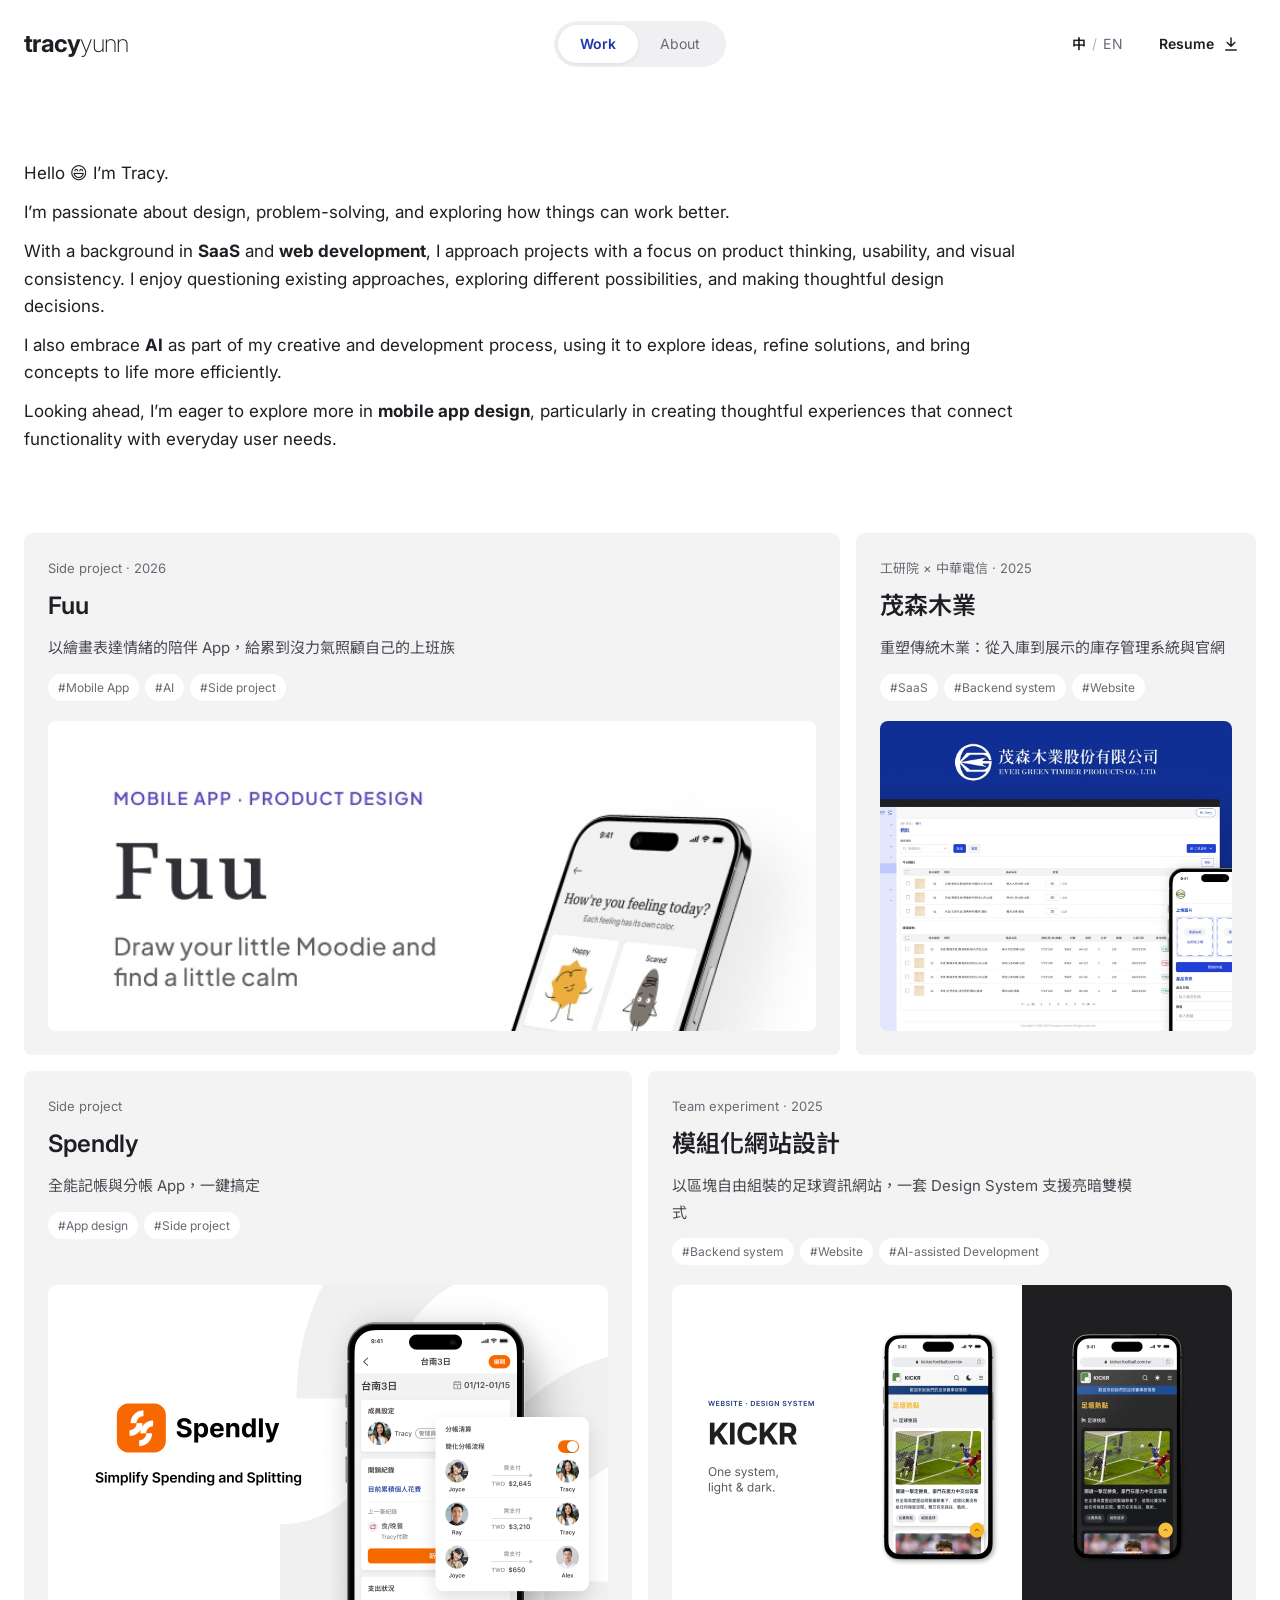
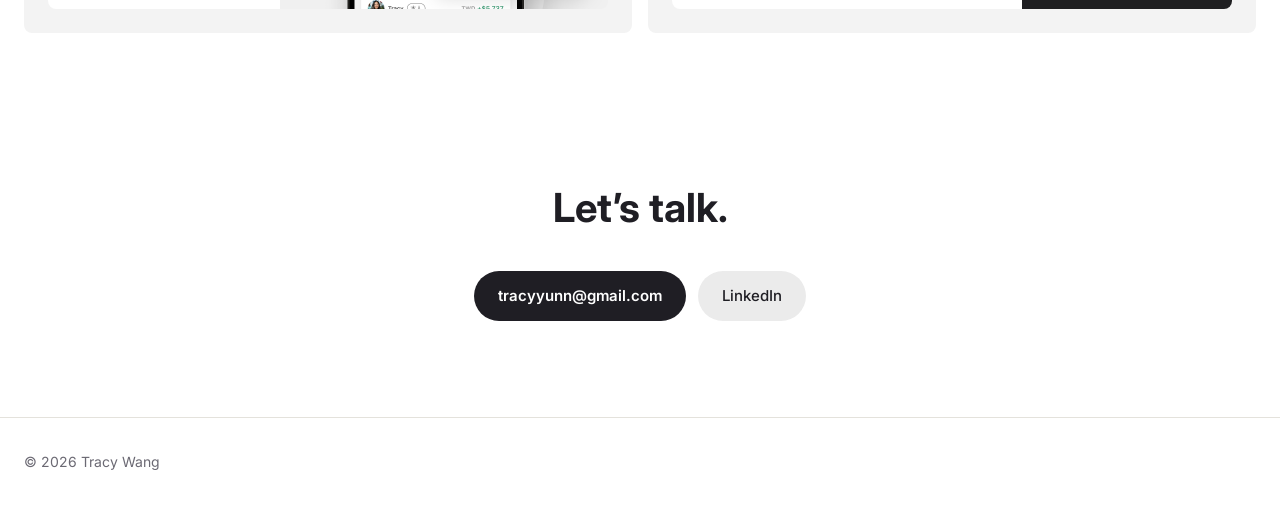
==== commit 6cdad77b: "Add Fuu prototype links and auto-hide frosted nav - Fuu page: 'Try the live prototype' button under " ====
--- a/index.html
+++ b/index.html
@@ -6,7 +6,7 @@
   <link rel="preconnect" href="https://fonts.googleapis.com">
   <link rel="preconnect" href="https://fonts.gstatic.com" crossorigin="">
   <link href="https://fonts.googleapis.com/css2?family=Inter:wght@200;300;400;500;600;700&amp;family=Instrument+Serif:ital@0;1&amp;family=Noto+Sans+TC:wght@400;500;600;700&amp;display=swap" rel="stylesheet">
-  <link rel="stylesheet" href="style.css?v=45">
+  <link rel="stylesheet" href="style.css?v=49">
   <script src="site.js"></script>
 </head>
 <body>
--- a/style.css
+++ b/style.css
@@ -396,7 +396,7 @@
 .phone-clip { display: block; width: 100%; max-width: 320px; margin: 40px auto 0; clip-path: inset(0 1.2% round 15% / 7.5%); }
 
 /* 設計流程只有兩步時改成兩欄，不留空位 */
-@media (min-width: 810px) { .process:has(> li:nth-child(2):last-child) { grid-template-columns: 1fr 1fr; gap: 56px 64px; } }
+@media (min-width: 810px) { .process:not(.process--stack):has(> li:nth-child(2):last-child) { grid-template-columns: 1fr 1fr; gap: 56px 64px; } }
 
 
 /* 首頁作品卡片（B 版：灰底卡片，字在上、圖在下；第一排 大＋小，第二排 兩張一樣大） */
@@ -521,3 +521,21 @@
   .nav ul a:active { color: #1C35A8; }
   .nav ul a:focus-visible { outline: 2px solid #1C35A8; outline-offset: 4px; border-radius: 4px; }
 }
+
+/* Fuu：互動原型連結（標題下方按鈕＋影片下方小字） */
+.proto-btn { display: inline-flex; align-items: center; gap: 8px; margin-top: 32px; padding: 12px 22px; border-radius: 999px; background: #1C35A8; color: #fff; font-weight: 600; font-size: 15px; text-decoration: none; transition: background .15s; }
+.proto-btn:hover { background: #162B8A; }
+.deliv-media { display: flex; flex-direction: column; align-items: center; gap: 20px; }
+.proto-link { font-size: 14px; color: var(--muted); text-align: center; margin: 0; }
+.proto-link a { color: #1C35A8; font-weight: 600; text-decoration: none; }
+.proto-link a:hover { text-decoration: underline; }
+
+/* 選單捲動效果：捲動後毛玻璃＋變矮；往下捲收起、往上捲出現（電腦版） */
+@media (min-width: 810px) {
+  .nav { transition: background .3s, box-shadow .3s, transform .35s ease; }
+  .nav .wrap { transition: height .3s; }
+  .nav.scrolled { background: rgba(255,255,255,.8); backdrop-filter: saturate(180%) blur(16px); -webkit-backdrop-filter: saturate(180%) blur(16px); box-shadow: 0 1px 0 rgba(0,0,0,.06); }
+  .nav.scrolled .wrap { height: 64px; }
+  .nav.hide { transform: translateY(-100%); }
+}
+@media (prefers-reduced-motion: reduce) { .nav, .nav .wrap { transition: none; } }
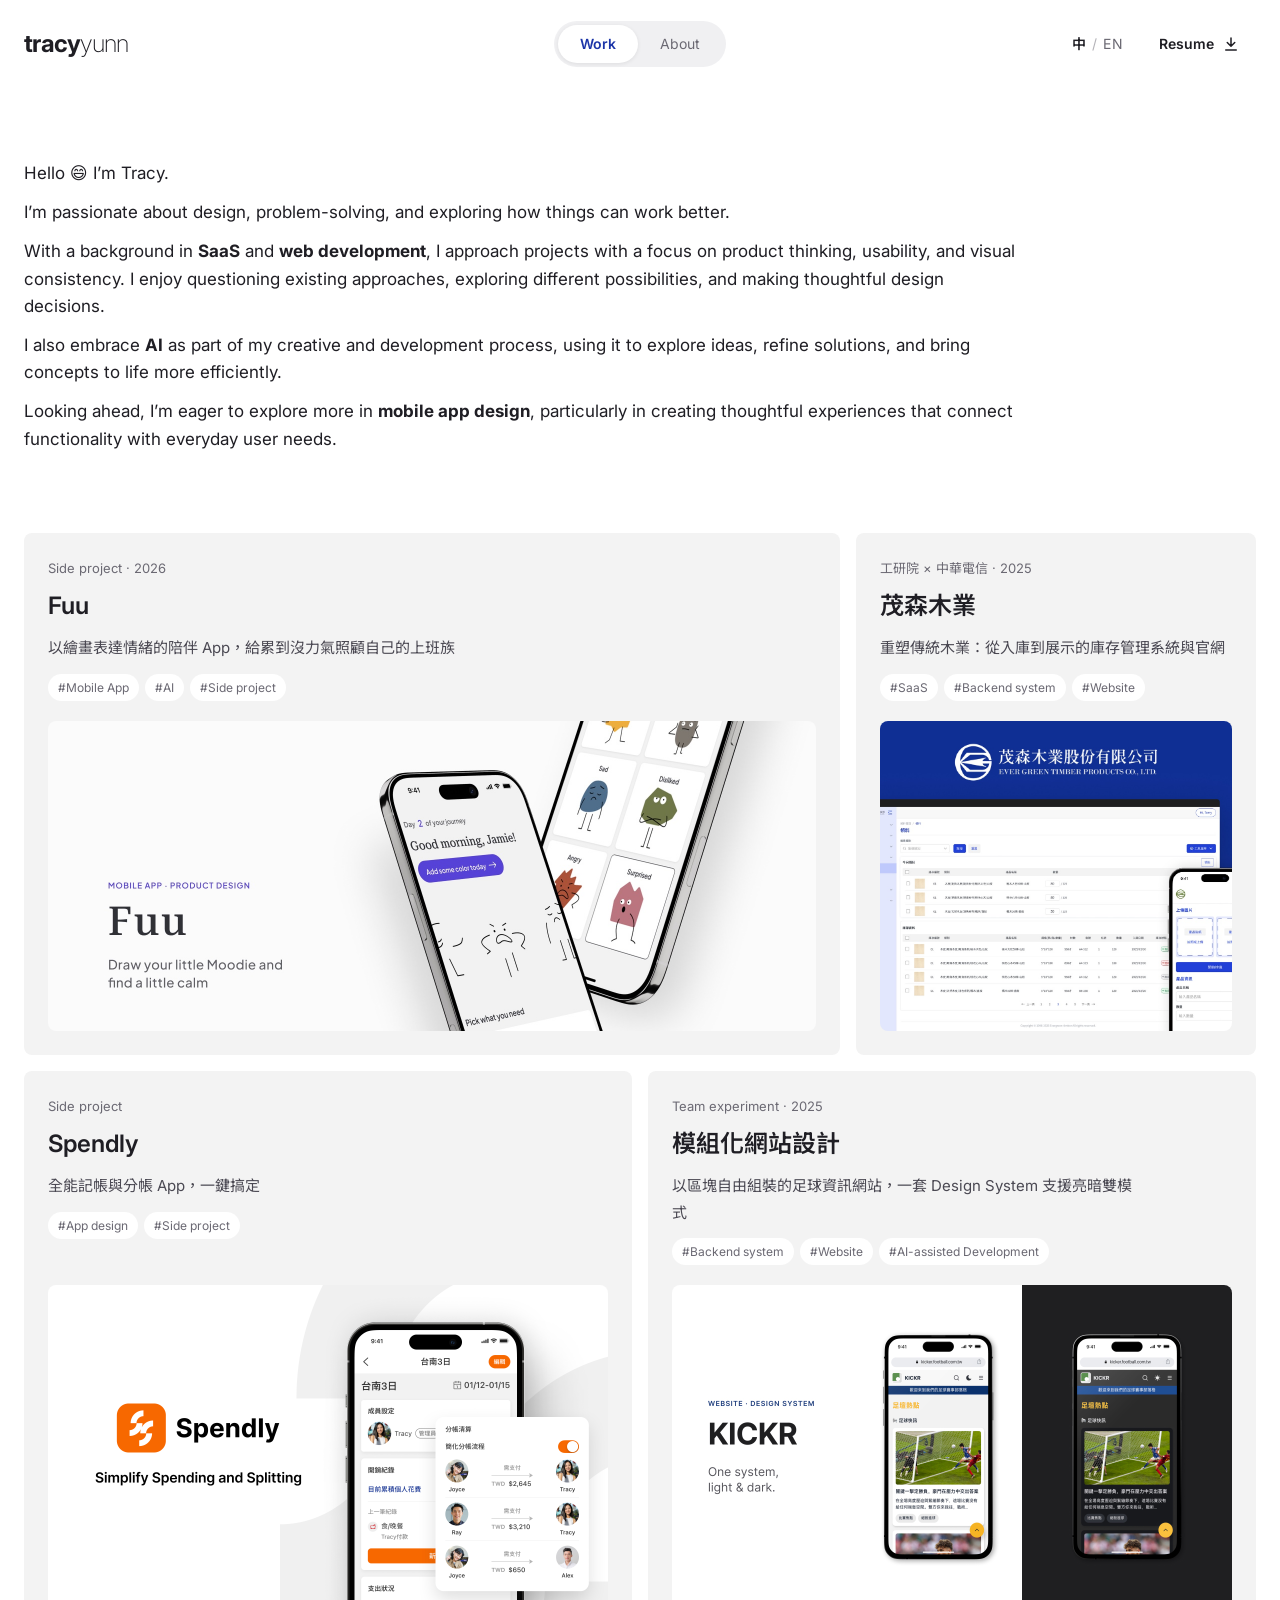
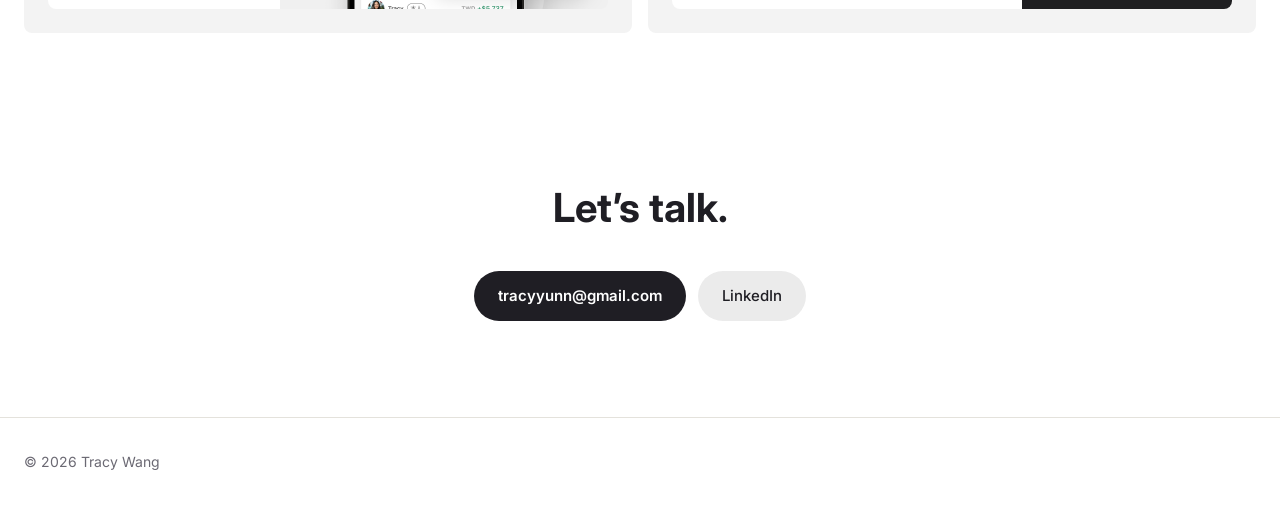
==== commit a10ace8a: "Cache-bust site.js so nav updates load immediately Co-Authored-By: Claude Opus 5.5 <noreply@anthropi" ====
--- a/index.html
+++ b/index.html
@@ -7,7 +7,7 @@
   <link rel="preconnect" href="https://fonts.gstatic.com" crossorigin="">
   <link href="https://fonts.googleapis.com/css2?family=Inter:wght@200;300;400;500;600;700&amp;family=Instrument+Serif:ital@0;1&amp;family=Noto+Sans+TC:wght@400;500;600;700&amp;display=swap" rel="stylesheet">
   <link rel="stylesheet" href="style.css?v=49">
-  <script src="site.js"></script>
+  <script src="site.js?v=49"></script>
 </head>
 <body>
 
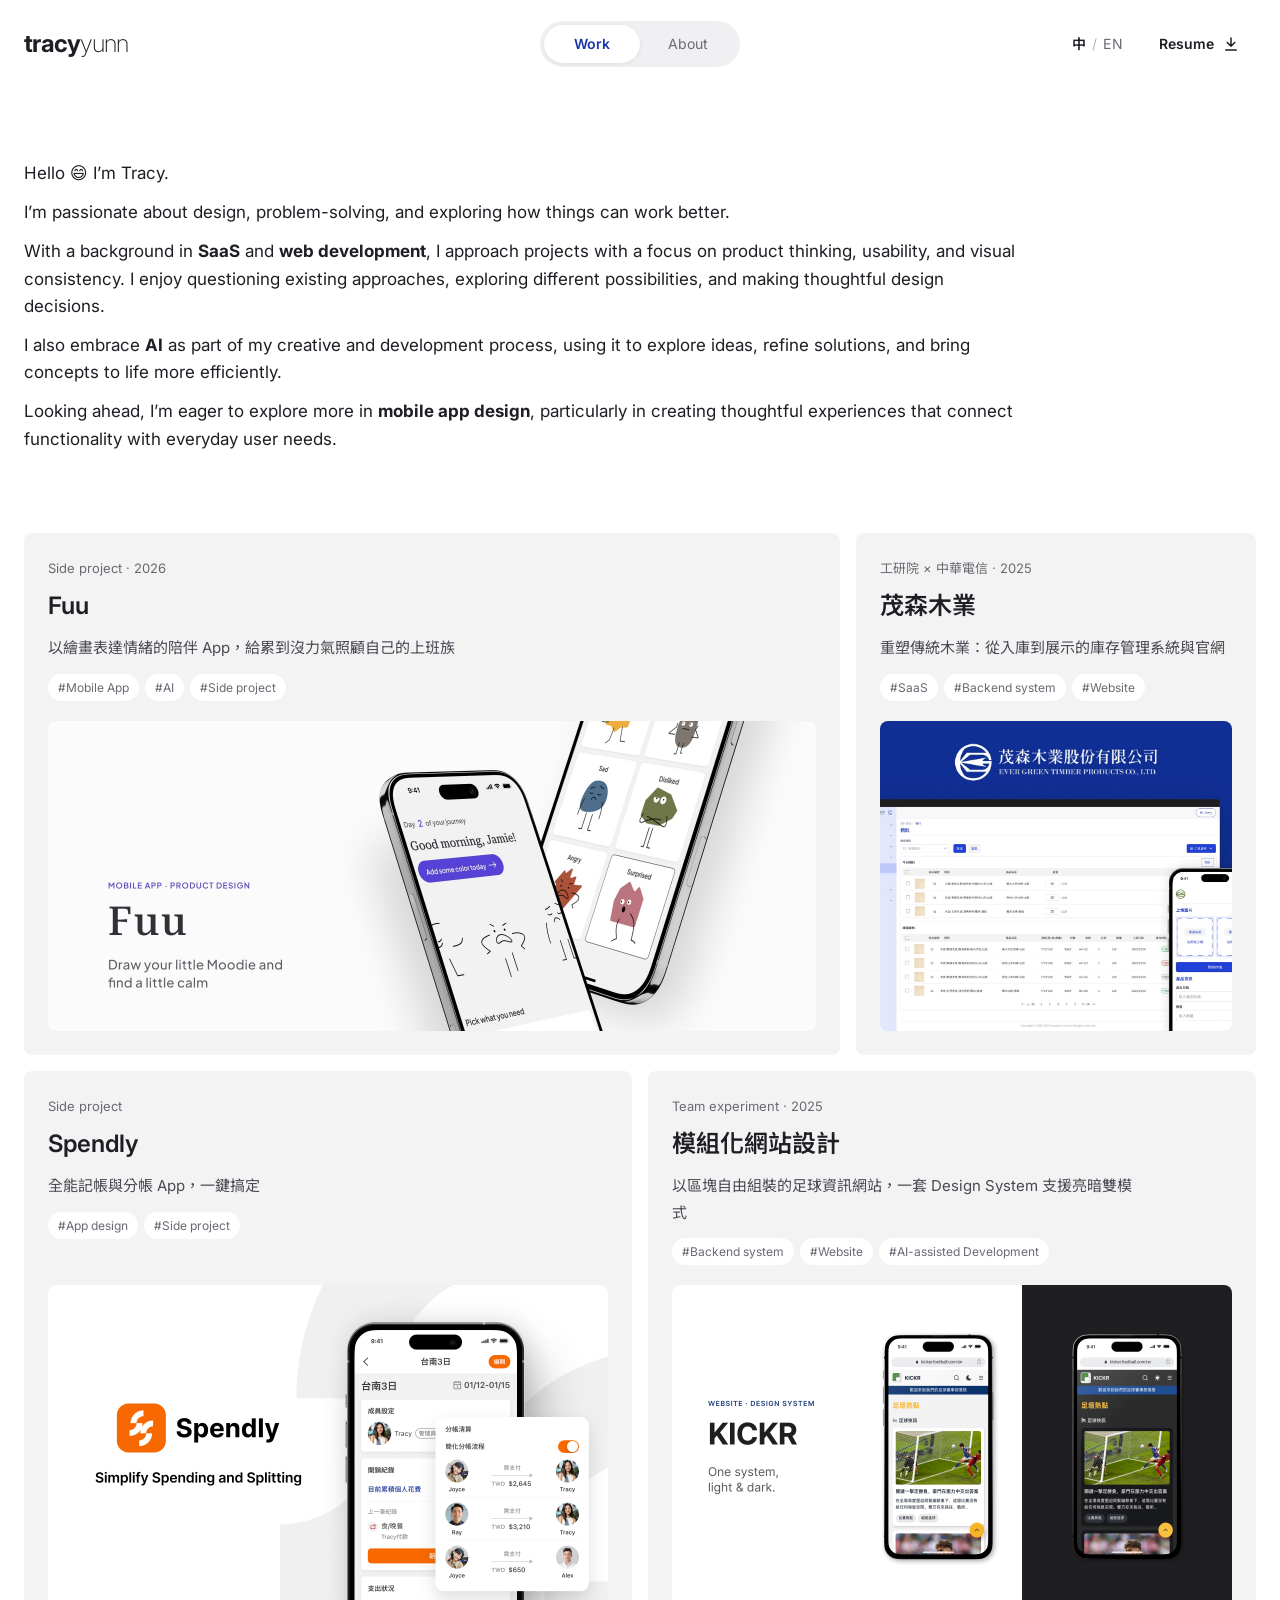
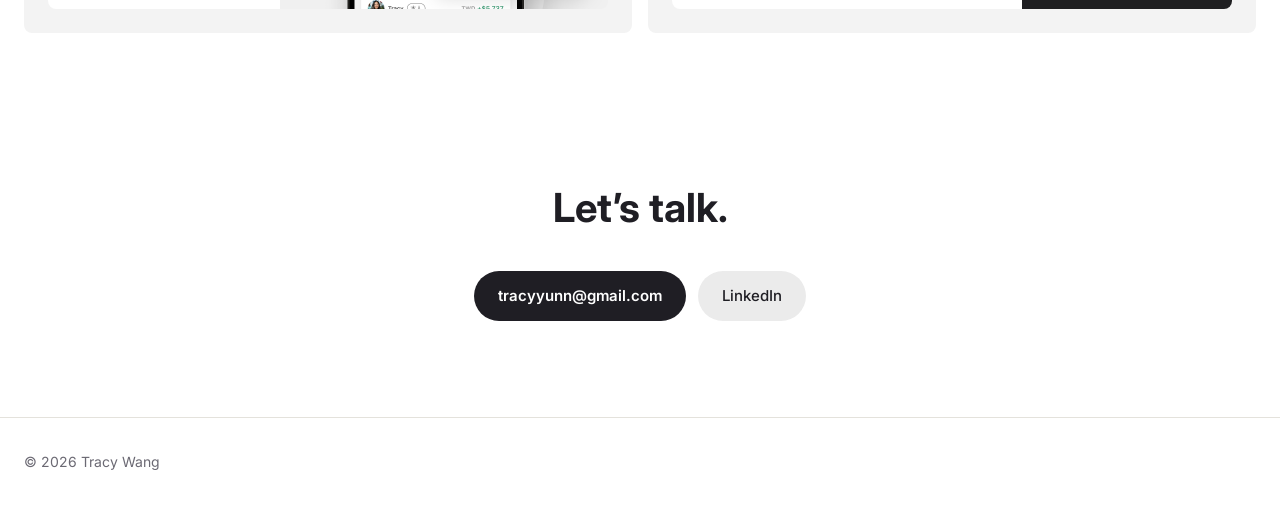
==== commit 3420f364: "Smoother Work/About switching - Sliding indicator in the Work/About toggle - Native view-transition " ====
--- a/index.html
+++ b/index.html
@@ -6,8 +6,8 @@
   <link rel="preconnect" href="https://fonts.googleapis.com">
   <link rel="preconnect" href="https://fonts.gstatic.com" crossorigin="">
   <link href="https://fonts.googleapis.com/css2?family=Inter:wght@200;300;400;500;600;700&amp;family=Instrument+Serif:ital@0;1&amp;family=Noto+Sans+TC:wght@400;500;600;700&amp;display=swap" rel="stylesheet">
-  <link rel="stylesheet" href="style.css?v=49">
-  <script src="site.js?v=49"></script>
+  <link rel="stylesheet" href="style.css?v=50">
+  <script src="site.js?v=51"></script>
 </head>
 <body>
 
@@ -19,7 +19,7 @@
         <svg class="ic-close" width="24" height="24" viewBox="0 0 24 24" fill="none" stroke="currentColor" stroke-width="2" stroke-linecap="round"><path d="M6 6l12 12M18 6L6 18"></path></svg>
       </button>
       <ul>
-        <li class="nav-seg"><a href="index.html#work">Work</a><a href="about.html">About</a></li>
+        <li class="nav-seg"><a href="index.html">Work</a><a href="about.html">About</a></li>
         <li class="nav-right"><a class="lang" href="en/index.html" hreflang="en"><b>中</b><span>/</span>EN</a><a class="resume" href="resume/tracy-wang-resume-zh.pdf" target="_blank" rel="noopener">Resume
           <svg width="18" height="18" viewBox="0 0 24 24" fill="none" stroke="currentColor" stroke-width="2" stroke-linecap="round" stroke-linejoin="round"><path d="M12 4v11M7 10l5 5 5-5M5 20h14"></path></svg>
         </a></li>
--- a/style.css
+++ b/style.css
@@ -341,9 +341,6 @@
 }
 
 /* 換頁淡入淡出（搭配 site.js） */
-body { transition: opacity .25s ease, transform .25s ease; }
-.page-enter body { opacity: 0; transform: translateY(8px); }
-.page-leave body { opacity: 0; }
 .cs-sec > p.quote { margin: 40px 0; }
 .quote--fuu { color: #5642D6; }
 /* 手機影片：標準手機框（1176×2360，螢幕 x86 y86 1010×2189）＋影片的螢幕畫面
@@ -539,3 +536,20 @@
   .nav.hide { transform: translateY(-100%); }
 }
 @media (prefers-reduced-motion: reduce) { .nav, .nav .wrap { transition: none; } }
+
+/* 換頁：瀏覽器原生交叉淡入（Chrome、Edge、Safari 18.2+），選單當成固定元素不跟著淡 */
+@view-transition { navigation: auto; }
+.nav { view-transition-name: site-nav; }
+::view-transition-old(root), ::view-transition-new(root) { animation-duration: .28s; animation-timing-function: ease; }
+::view-transition-group(site-nav) { animation-duration: .3s; }
+@media (prefers-reduced-motion: reduce) { ::view-transition-group(*), ::view-transition-old(*), ::view-transition-new(*) { animation: none !important; } }
+
+/* Work / About 分段切換：白色滑塊用一個獨立的圓角塊，切換時滑過去 */
+@media (min-width: 810px) {
+  .nav-seg { position: relative; }
+  .nav ul .nav-seg a { position: relative; z-index: 1; width: 96px; justify-content: center; padding: 7px 0; }
+  .nav ul .nav-seg a[aria-current="page"] { background: none; box-shadow: none; }
+  .nav-seg::before { content: ""; position: absolute; top: 4px; bottom: 4px; left: 4px; width: 96px; border-radius: 999px; background: #fff; box-shadow: 0 1px 4px rgba(0,0,0,.08); transition: transform .28s cubic-bezier(.3,.7,.2,1); }
+  .nav-seg[data-active="about"]::before { transform: translateX(96px); }
+  .nav-seg:not(.ready)::before { transition: none; }
+}
